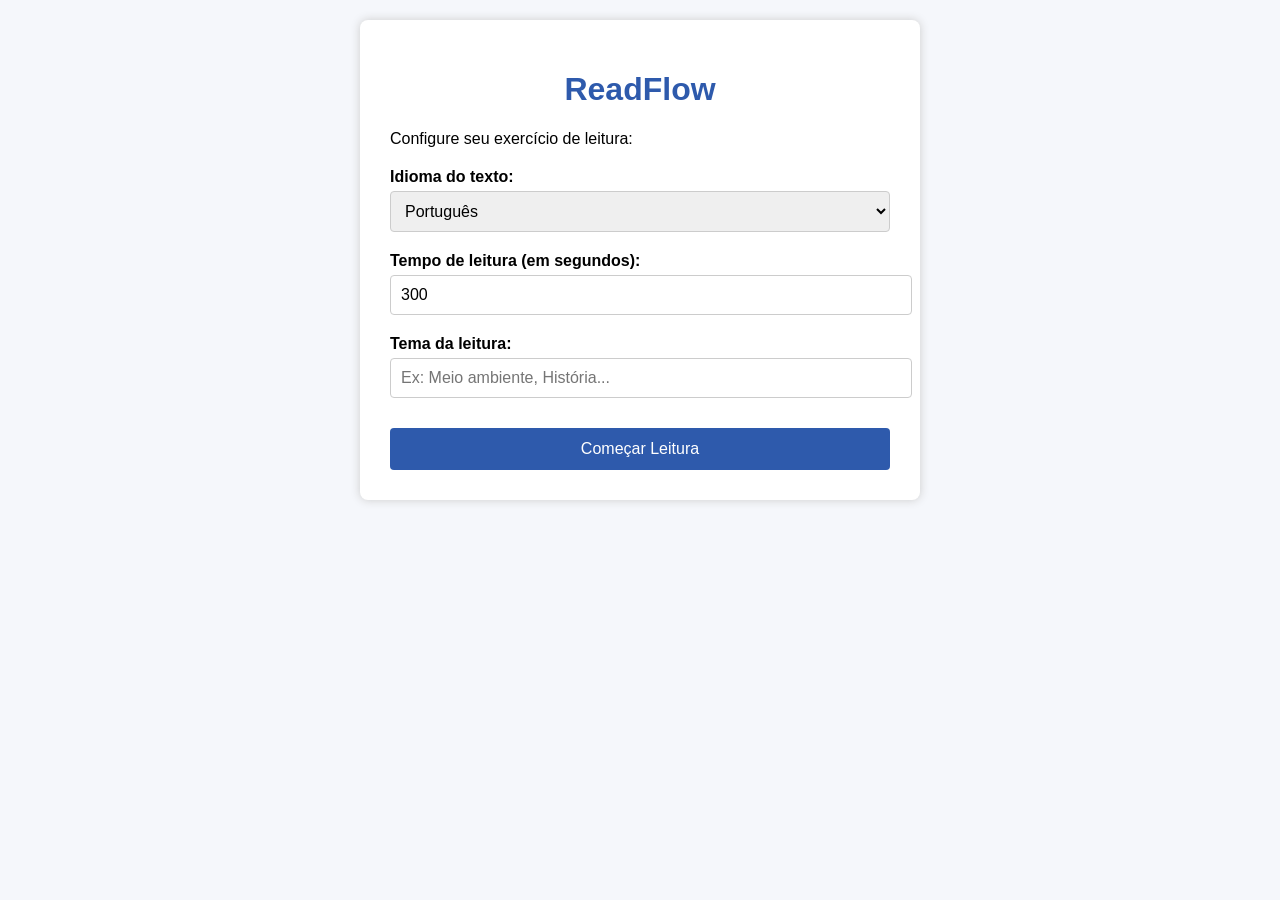
==== index.html @ b38afe15 "Primeiro commit do ReadFlow" ====
<!DOCTYPE html>
<html lang="pt-br">
<head>
  <meta charset="UTF-8" />
  <meta name="viewport" content="width=device-width, initial-scale=1.0" />
  <title>ReadFlow - Configuração</title>
  <link rel="stylesheet" href="css/style.css" />
</head>
<body>
  <div class="container">
    <h1>ReadFlow</h1>
    <p>Configure seu exercício de leitura:</p>

    <label for="language">Idioma do texto:</label>
    <select id="language">
      <option value="pt">Português</option>
      <option value="en">Inglês</option>
      <option value="es">Espanhol</option>
      <option value="zh">Chinês</option>
    </select>

    <label for="time">Tempo de leitura (em segundos):</label>
    <input type="number" id="time" min="30" step="10" value="300" />

    <label for="topic">Tema da leitura:</label>
    <input type="text" id="topic" placeholder="Ex: Meio ambiente, História..." />

    <button id="startBtn">Começar Leitura</button>
  </div>

  <script src="js/main.js"></script>
</body>
</html>
---- css/style.css ----
body {
    font-family: Arial, sans-serif;
    background-color: #f5f7fb;
    margin: 0;
    padding: 20px;
  }
  
  .container {
    max-width: 500px;
    margin: auto;
    background: #fff;
    padding: 30px;
    border-radius: 8px;
    box-shadow: 0 0 10px #ccc;
  }
  
  h1 {
    text-align: center;
    color: #2e5aac;
  }
  
  label {
    display: block;
    margin-top: 20px;
    font-weight: bold;
  }
  
  input, select {
    width: 100%;
    padding: 10px;
    margin-top: 5px;
    font-size: 1em;
    border: 1px solid #ccc;
    border-radius: 4px;
  }
  
  button {
    margin-top: 30px;
    width: 100%;
    padding: 12px;
    background-color: #2e5aac;
    color: white;
    border: none;
    border-radius: 4px;
    font-size: 1em;
    cursor: pointer;
  }
  
  button:hover {
    background-color: #1c3f8c;
  }
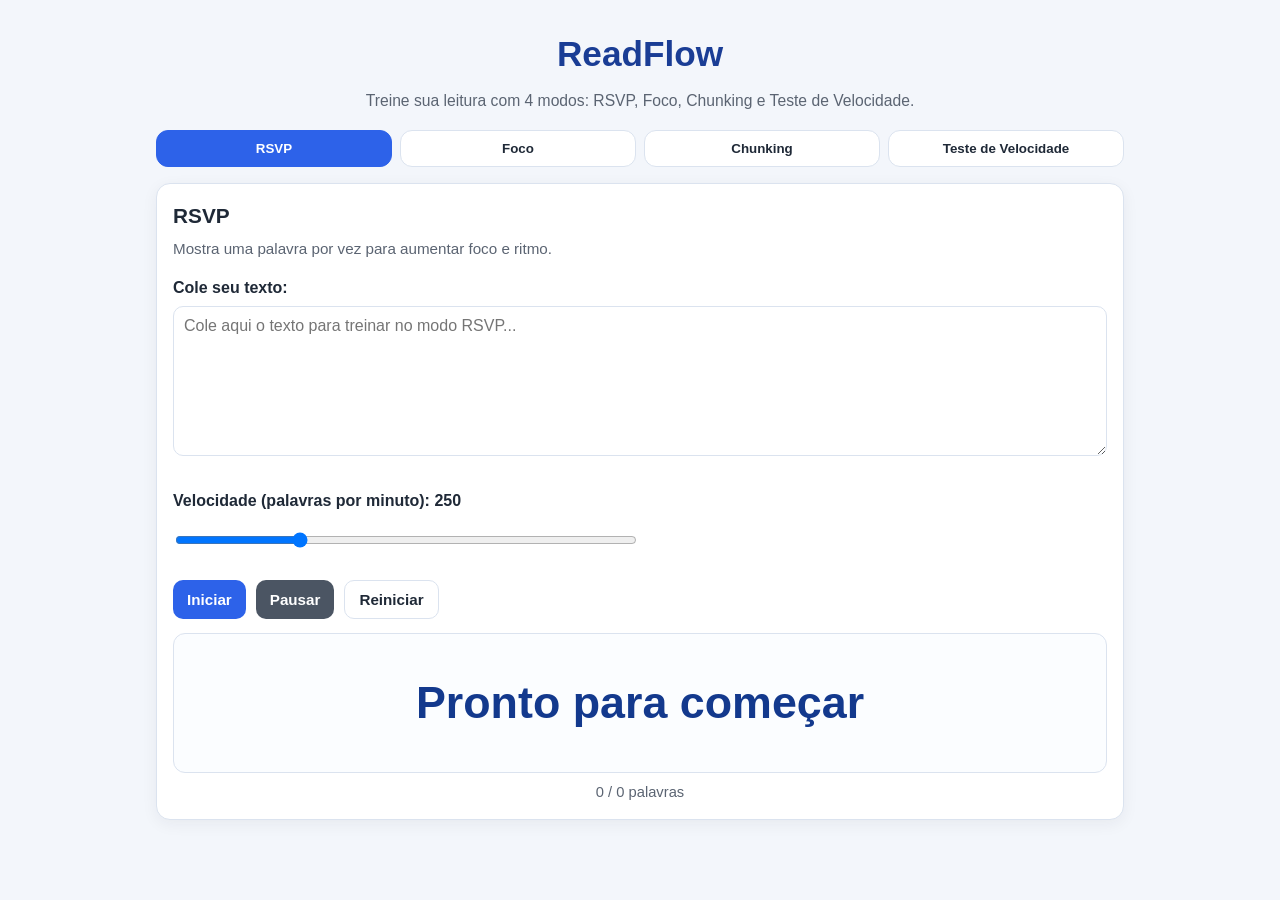
==== commit 3f03116d: "Refatora ReadFlow para versão estática com 4 modos" ====
--- a/index.html
+++ b/index.html
@@ -1,33 +1,705 @@
 <!DOCTYPE html>
-<html lang="pt-br">
+<html lang="pt-BR">
 <head>
   <meta charset="UTF-8" />
   <meta name="viewport" content="width=device-width, initial-scale=1.0" />
-  <title>ReadFlow - Configuração</title>
-  <link rel="stylesheet" href="css/style.css" />
+  <title>ReadFlow | Treino de Leitura</title>
+  <style>
+    :root {
+      --bg: #f3f6fb;
+      --card: #ffffff;
+      --line: #dbe3ef;
+      --text: #1f2937;
+      --muted: #5b6472;
+      --primary: #2d62e9;
+      --primary-dark: #214db8;
+      --success: #0f9d58;
+      --danger: #d93025;
+      --focus: #fff5c2;
+      --radius: 14px;
+    }
+
+    * { box-sizing: border-box; }
+
+    body {
+      margin: 0;
+      font-family: Inter, Segoe UI, Roboto, Arial, sans-serif;
+      background: var(--bg);
+      color: var(--text);
+      line-height: 1.5;
+    }
+
+    .page {
+      max-width: 1000px;
+      margin: 28px auto;
+      padding: 0 16px 28px;
+    }
+
+    .header {
+      text-align: center;
+      margin-bottom: 18px;
+    }
+
+    .header h1 {
+      margin: 0;
+      font-size: clamp(1.7rem, 4vw, 2.2rem);
+      color: #1a3d95;
+    }
+
+    .header p {
+      margin: 8px 0 0;
+      color: var(--muted);
+      font-size: 0.98rem;
+    }
+
+    .tabs {
+      display: grid;
+      grid-template-columns: repeat(2, 1fr);
+      gap: 8px;
+      margin-bottom: 16px;
+    }
+
+    @media (min-width: 760px) {
+      .tabs { grid-template-columns: repeat(4, 1fr); }
+    }
+
+    .tab-btn {
+      border: 1px solid var(--line);
+      background: var(--card);
+      color: var(--text);
+      padding: 10px 12px;
+      border-radius: 12px;
+      font-weight: 600;
+      cursor: pointer;
+    }
+
+    .tab-btn.active {
+      background: var(--primary);
+      color: #fff;
+      border-color: var(--primary);
+    }
+
+    .panel {
+      display: none;
+      background: var(--card);
+      border: 1px solid var(--line);
+      border-radius: var(--radius);
+      padding: 16px;
+      box-shadow: 0 4px 16px rgba(31, 41, 55, 0.06);
+    }
+
+    .panel.active { display: block; }
+
+    .panel h2 {
+      margin-top: 0;
+      margin-bottom: 6px;
+      font-size: 1.3rem;
+    }
+
+    .panel .description {
+      margin-top: 0;
+      color: var(--muted);
+      font-size: 0.95rem;
+    }
+
+    .field { margin-top: 14px; }
+
+    .field label {
+      display: block;
+      margin-bottom: 6px;
+      font-weight: 600;
+    }
+
+    textarea,
+    input[type="number"],
+    input[type="range"] {
+      width: 100%;
+      border: 1px solid var(--line);
+      border-radius: 10px;
+      padding: 10px;
+      font-size: 1rem;
+      font-family: inherit;
+      background: #fff;
+    }
+
+    textarea {
+      min-height: 150px;
+      resize: vertical;
+    }
+
+    .inline-controls {
+      display: grid;
+      grid-template-columns: 1fr;
+      gap: 10px;
+      margin-top: 12px;
+    }
+
+    @media (min-width: 760px) {
+      .inline-controls.two { grid-template-columns: 1fr 1fr; }
+      .inline-controls.three { grid-template-columns: 1fr 1fr 1fr; }
+    }
+
+    .buttons {
+      display: flex;
+      flex-wrap: wrap;
+      gap: 10px;
+      margin-top: 14px;
+    }
+
+    button.action {
+      border: none;
+      border-radius: 10px;
+      padding: 10px 14px;
+      font-size: 0.95rem;
+      font-weight: 600;
+      cursor: pointer;
+      color: #fff;
+      background: var(--primary);
+    }
+
+    button.action:hover { background: var(--primary-dark); }
+
+    button.secondary { background: #4b5563; }
+    button.secondary:hover { background: #374151; }
+
+    button.ghost {
+      background: #fff;
+      color: #1f2937;
+      border: 1px solid var(--line);
+    }
+
+    button.ghost:hover { background: #f8fafc; }
+
+    .display-box {
+      margin-top: 14px;
+      border: 1px solid var(--line);
+      border-radius: 12px;
+      background: #fbfdff;
+      min-height: 140px;
+      display: flex;
+      align-items: center;
+      justify-content: center;
+      text-align: center;
+      padding: 16px;
+    }
+
+    .rsvp-word {
+      font-size: clamp(1.8rem, 5vw, 2.8rem);
+      font-weight: 700;
+      color: #13398d;
+      word-break: break-word;
+    }
+
+    .progress {
+      margin-top: 8px;
+      color: var(--muted);
+      font-size: 0.92rem;
+      text-align: center;
+    }
+
+    .focus-reader,
+    .speed-reader {
+      margin-top: 14px;
+      border: 1px solid var(--line);
+      border-radius: 12px;
+      background: #fbfdff;
+      padding: 16px;
+      min-height: 180px;
+      white-space: pre-wrap;
+      overflow-wrap: anywhere;
+      max-height: 340px;
+      overflow: auto;
+      line-height: 1.8;
+    }
+
+    .focus-word {
+      transition: background 0.2s;
+      border-radius: 4px;
+      padding: 1px 2px;
+    }
+
+    .focus-word.active {
+      background: var(--focus);
+      box-shadow: inset 0 -8px 0 rgba(255, 230, 109, 0.5);
+    }
+
+    .meta {
+      margin-top: 10px;
+      color: var(--muted);
+      font-size: 0.9rem;
+    }
+
+    .timer {
+      margin-top: 12px;
+      font-size: 1.7rem;
+      font-weight: 700;
+      color: #173f9f;
+      text-align: center;
+    }
+
+    .result {
+      margin-top: 12px;
+      border: 1px solid #cfe3d8;
+      background: #eefbf3;
+      border-radius: 12px;
+      padding: 12px;
+      display: none;
+    }
+
+    .result.show { display: block; }
+
+    .result h3 {
+      margin: 0 0 8px;
+      color: #166534;
+    }
+
+    .hint {
+      margin-top: 10px;
+      color: var(--muted);
+      font-size: 0.85rem;
+    }
+
+    .empty-message {
+      color: var(--muted);
+      text-align: center;
+      font-style: italic;
+    }
+  </style>
 </head>
 <body>
-  <div class="container">
-    <h1>ReadFlow</h1>
-    <p>Configure seu exercício de leitura:</p>
-
-    <label for="language">Idioma do texto:</label>
-    <select id="language">
-      <option value="pt">Português</option>
-      <option value="en">Inglês</option>
-      <option value="es">Espanhol</option>
-      <option value="zh">Chinês</option>
-    </select>
-
-    <label for="time">Tempo de leitura (em segundos):</label>
-    <input type="number" id="time" min="30" step="10" value="300" />
-
-    <label for="topic">Tema da leitura:</label>
-    <input type="text" id="topic" placeholder="Ex: Meio ambiente, História..." />
-
-    <button id="startBtn">Começar Leitura</button>
-  </div>
-
-  <script src="js/main.js"></script>
+  <main class="page">
+    <header class="header">
+      <h1>ReadFlow</h1>
+      <p>Treine sua leitura com 4 modos: RSVP, Foco, Chunking e Teste de Velocidade.</p>
+    </header>
+
+    <nav class="tabs" aria-label="Modos de leitura">
+      <button class="tab-btn active" data-tab="rsvp">RSVP</button>
+      <button class="tab-btn" data-tab="foco">Foco</button>
+      <button class="tab-btn" data-tab="chunking">Chunking</button>
+      <button class="tab-btn" data-tab="velocidade">Teste de Velocidade</button>
+    </nav>
+
+    <section id="panel-rsvp" class="panel active">
+      <h2>RSVP</h2>
+      <p class="description">Mostra uma palavra por vez para aumentar foco e ritmo.</p>
+      <div class="field">
+        <label for="rsvp-text">Cole seu texto:</label>
+        <textarea id="rsvp-text" placeholder="Cole aqui o texto para treinar no modo RSVP..."></textarea>
+      </div>
+      <div class="inline-controls two">
+        <div class="field">
+          <label for="rsvp-wpm">Velocidade (palavras por minuto): <span id="rsvp-wpm-label">250</span></label>
+          <input id="rsvp-wpm" type="range" min="100" max="700" step="10" value="250" />
+        </div>
+      </div>
+      <div class="buttons">
+        <button class="action" id="rsvp-start">Iniciar</button>
+        <button class="action secondary" id="rsvp-pause">Pausar</button>
+        <button class="action ghost" id="rsvp-reset">Reiniciar</button>
+      </div>
+      <div class="display-box"><div class="rsvp-word" id="rsvp-word">Pronto para começar</div></div>
+      <div class="progress" id="rsvp-progress">0 / 0 palavras</div>
+    </section>
+
+    <section id="panel-foco" class="panel">
+      <h2>Foco</h2>
+      <p class="description">Mostra o texto completo e destaca a palavra atual automaticamente.</p>
+      <div class="field">
+        <label for="focus-text">Cole seu texto:</label>
+        <textarea id="focus-text" placeholder="Cole aqui o texto para treinar no modo Foco..."></textarea>
+      </div>
+      <div class="field">
+        <label for="focus-wpm">Velocidade (palavras por minuto): <span id="focus-wpm-label">220</span></label>
+        <input id="focus-wpm" type="range" min="80" max="500" step="10" value="220" />
+      </div>
+      <div class="buttons">
+        <button class="action" id="focus-start">Iniciar</button>
+        <button class="action secondary" id="focus-pause">Pausar</button>
+        <button class="action ghost" id="focus-reset">Reiniciar</button>
+      </div>
+      <div class="focus-reader" id="focus-reader"><p class="empty-message">O texto completo aparecerá aqui.</p></div>
+      <div class="meta" id="focus-meta">0 / 0 palavras destacadas</div>
+    </section>
+
+    <section id="panel-chunking" class="panel">
+      <h2>Chunking</h2>
+      <p class="description">Mostra blocos de palavras para melhorar percepção de frases.</p>
+      <div class="field">
+        <label for="chunk-text">Cole seu texto:</label>
+        <textarea id="chunk-text" placeholder="Cole aqui o texto para treinar no modo Chunking..."></textarea>
+      </div>
+      <div class="inline-controls two">
+        <div class="field">
+          <label for="chunk-size">Palavras por bloco:</label>
+          <input id="chunk-size" type="number" min="2" max="8" step="1" value="3" />
+        </div>
+        <div class="field">
+          <label for="chunk-wpm">Velocidade (palavras por minuto): <span id="chunk-wpm-label">240</span></label>
+          <input id="chunk-wpm" type="range" min="80" max="600" step="10" value="240" />
+        </div>
+      </div>
+      <div class="buttons">
+        <button class="action" id="chunk-start">Iniciar</button>
+        <button class="action secondary" id="chunk-pause">Pausar</button>
+        <button class="action ghost" id="chunk-reset">Reiniciar</button>
+      </div>
+      <div class="display-box"><div class="rsvp-word" id="chunk-word">Pronto para começar</div></div>
+      <div class="progress" id="chunk-progress">0 / 0 blocos</div>
+    </section>
+
+    <section id="panel-velocidade" class="panel">
+      <h2>Teste de Velocidade</h2>
+      <p class="description">Meça seu tempo real de leitura e veja seu PPM (palavras por minuto).</p>
+      <div class="field">
+        <label for="speed-text">Cole ou digite o texto completo:</label>
+        <textarea id="speed-text" placeholder="Cole aqui o texto completo para medir sua velocidade..."></textarea>
+      </div>
+      <div class="buttons">
+        <button class="action" id="speed-start">Iniciar</button>
+        <button class="action secondary" id="speed-stop">Parar</button>
+        <button class="action ghost" id="speed-reset">Reiniciar</button>
+      </div>
+      <div class="timer" id="speed-timer">00:00</div>
+      <div class="speed-reader" id="speed-reader"><p class="empty-message">O texto para leitura aparecerá aqui após clicar em Iniciar.</p></div>
+      <div class="result" id="speed-result">
+        <h3>Resultado final</h3>
+        <p><strong>Tempo total:</strong> <span id="result-time">0s</span></p>
+        <p><strong>Total de palavras:</strong> <span id="result-words">0</span></p>
+        <p><strong>Velocidade:</strong> <span id="result-ppm">0</span> PPM</p>
+      </div>
+      <p class="hint">Dica: leia no seu ritmo normal para medir um resultado real.</p>
+    </section>
+  </main>
+
+  <script>
+    const tabs = document.querySelectorAll('.tab-btn');
+    const panels = {
+      rsvp: document.getElementById('panel-rsvp'),
+      foco: document.getElementById('panel-foco'),
+      chunking: document.getElementById('panel-chunking'),
+      velocidade: document.getElementById('panel-velocidade')
+    };
+
+    tabs.forEach((btn) => {
+      btn.addEventListener('click', () => {
+        const tab = btn.dataset.tab;
+        tabs.forEach((b) => b.classList.remove('active'));
+        Object.values(panels).forEach((panel) => panel.classList.remove('active'));
+        btn.classList.add('active');
+        panels[tab].classList.add('active');
+      });
+    });
+
+    function splitWords(text) {
+      return text.trim().split(/\s+/).filter(Boolean);
+    }
+
+    function secFromWpm(wpm, wordsPerStep = 1) {
+      return (60 / Math.max(wpm, 1)) * wordsPerStep * 1000;
+    }
+
+    // RSVP
+    const rsvp = {
+      text: document.getElementById('rsvp-text'),
+      wpm: document.getElementById('rsvp-wpm'),
+      wpmLabel: document.getElementById('rsvp-wpm-label'),
+      word: document.getElementById('rsvp-word'),
+      progress: document.getElementById('rsvp-progress'),
+      startBtn: document.getElementById('rsvp-start'),
+      pauseBtn: document.getElementById('rsvp-pause'),
+      resetBtn: document.getElementById('rsvp-reset'),
+      words: [],
+      index: 0,
+      timer: null,
+      running: false
+    };
+
+    rsvp.wpm.addEventListener('input', () => rsvp.wpmLabel.textContent = rsvp.wpm.value);
+
+    function updateRsvpView() {
+      rsvp.word.textContent = rsvp.words.length ? (rsvp.words[rsvp.index] || 'Fim da leitura') : 'Pronto para começar';
+      rsvp.progress.textContent = `${Math.min(rsvp.index + (rsvp.words.length ? 1 : 0), rsvp.words.length)} / ${rsvp.words.length} palavras`;
+    }
+
+    function stopRsvp() {
+      clearInterval(rsvp.timer);
+      rsvp.timer = null;
+      rsvp.running = false;
+    }
+
+    rsvp.startBtn.addEventListener('click', () => {
+      if (rsvp.running) return;
+      if (!rsvp.words.length || rsvp.index >= rsvp.words.length) {
+        rsvp.words = splitWords(rsvp.text.value);
+        rsvp.index = 0;
+      }
+      if (!rsvp.words.length) {
+        alert('Cole um texto no modo RSVP antes de iniciar.');
+        return;
+      }
+      updateRsvpView();
+      rsvp.running = true;
+      rsvp.timer = setInterval(() => {
+        rsvp.index += 1;
+        if (rsvp.index >= rsvp.words.length) {
+          rsvp.word.textContent = 'Fim da leitura';
+          rsvp.progress.textContent = `${rsvp.words.length} / ${rsvp.words.length} palavras`;
+          stopRsvp();
+          return;
+        }
+        updateRsvpView();
+      }, secFromWpm(Number(rsvp.wpm.value)));
+    });
+
+    rsvp.pauseBtn.addEventListener('click', stopRsvp);
+
+    rsvp.resetBtn.addEventListener('click', () => {
+      stopRsvp();
+      rsvp.words = [];
+      rsvp.index = 0;
+      updateRsvpView();
+    });
+
+    updateRsvpView();
+
+    // Foco
+    const focus = {
+      text: document.getElementById('focus-text'),
+      wpm: document.getElementById('focus-wpm'),
+      wpmLabel: document.getElementById('focus-wpm-label'),
+      reader: document.getElementById('focus-reader'),
+      meta: document.getElementById('focus-meta'),
+      startBtn: document.getElementById('focus-start'),
+      pauseBtn: document.getElementById('focus-pause'),
+      resetBtn: document.getElementById('focus-reset'),
+      spans: [],
+      index: 0,
+      timer: null,
+      running: false
+    };
+
+    focus.wpm.addEventListener('input', () => focus.wpmLabel.textContent = focus.wpm.value);
+
+    function buildFocusText() {
+      const words = splitWords(focus.text.value);
+      focus.reader.innerHTML = '';
+      focus.spans = [];
+      if (!words.length) {
+        focus.reader.innerHTML = '<p class="empty-message">O texto completo aparecerá aqui.</p>';
+        focus.meta.textContent = '0 / 0 palavras destacadas';
+        return false;
+      }
+
+      const fragment = document.createDocumentFragment();
+      words.forEach((w) => {
+        const span = document.createElement('span');
+        span.className = 'focus-word';
+        span.textContent = w + ' ';
+        fragment.appendChild(span);
+        focus.spans.push(span);
+      });
+      focus.reader.appendChild(fragment);
+      focus.index = 0;
+      focus.meta.textContent = `1 / ${focus.spans.length} palavras destacadas`;
+      highlightFocusWord();
+      return true;
+    }
+
+    function highlightFocusWord() {
+      focus.spans.forEach((s) => s.classList.remove('active'));
+      const current = focus.spans[focus.index];
+      if (!current) return;
+      current.classList.add('active');
+      current.scrollIntoView({ behavior: 'smooth', block: 'center' });
+      focus.meta.textContent = `${focus.index + 1} / ${focus.spans.length} palavras destacadas`;
+    }
+
+    function stopFocus() {
+      clearInterval(focus.timer);
+      focus.timer = null;
+      focus.running = false;
+    }
+
+    focus.startBtn.addEventListener('click', () => {
+      if (focus.running) return;
+      if (!focus.spans.length || focus.index >= focus.spans.length) {
+        const ok = buildFocusText();
+        if (!ok) {
+          alert('Cole um texto no modo Foco antes de iniciar.');
+          return;
+        }
+      }
+
+      focus.running = true;
+      focus.timer = setInterval(() => {
+        focus.index += 1;
+        if (focus.index >= focus.spans.length) {
+          stopFocus();
+          focus.meta.textContent = `${focus.spans.length} / ${focus.spans.length} palavras destacadas`;
+          return;
+        }
+        highlightFocusWord();
+      }, secFromWpm(Number(focus.wpm.value)));
+    });
+
+    focus.pauseBtn.addEventListener('click', stopFocus);
+
+    focus.resetBtn.addEventListener('click', () => {
+      stopFocus();
+      focus.spans = [];
+      focus.index = 0;
+      focus.reader.innerHTML = '<p class="empty-message">O texto completo aparecerá aqui.</p>';
+      focus.meta.textContent = '0 / 0 palavras destacadas';
+    });
+
+    // Chunking
+    const chunk = {
+      text: document.getElementById('chunk-text'),
+      size: document.getElementById('chunk-size'),
+      wpm: document.getElementById('chunk-wpm'),
+      wpmLabel: document.getElementById('chunk-wpm-label'),
+      word: document.getElementById('chunk-word'),
+      progress: document.getElementById('chunk-progress'),
+      startBtn: document.getElementById('chunk-start'),
+      pauseBtn: document.getElementById('chunk-pause'),
+      resetBtn: document.getElementById('chunk-reset'),
+      chunks: [],
+      index: 0,
+      timer: null,
+      running: false
+    };
+
+    chunk.wpm.addEventListener('input', () => chunk.wpmLabel.textContent = chunk.wpm.value);
+
+    function buildChunks() {
+      const words = splitWords(chunk.text.value);
+      const chunkSize = Math.min(8, Math.max(2, Number(chunk.size.value) || 3));
+      chunk.size.value = chunkSize;
+      chunk.chunks = [];
+      for (let i = 0; i < words.length; i += chunkSize) {
+        chunk.chunks.push(words.slice(i, i + chunkSize).join(' '));
+      }
+      chunk.index = 0;
+      updateChunkView();
+    }
+
+    function updateChunkView() {
+      chunk.word.textContent = chunk.chunks.length ? (chunk.chunks[chunk.index] || 'Fim da leitura') : 'Pronto para começar';
+      chunk.progress.textContent = `${Math.min(chunk.index + (chunk.chunks.length ? 1 : 0), chunk.chunks.length)} / ${chunk.chunks.length} blocos`;
+    }
+
+    function stopChunk() {
+      clearInterval(chunk.timer);
+      chunk.timer = null;
+      chunk.running = false;
+    }
+
+    chunk.startBtn.addEventListener('click', () => {
+      if (chunk.running) return;
+      if (!chunk.chunks.length || chunk.index >= chunk.chunks.length) buildChunks();
+      if (!chunk.chunks.length) {
+        alert('Cole um texto no modo Chunking antes de iniciar.');
+        return;
+      }
+      updateChunkView();
+      chunk.running = true;
+      const wordsPerStep = Number(chunk.size.value) || 3;
+      chunk.timer = setInterval(() => {
+        chunk.index += 1;
+        if (chunk.index >= chunk.chunks.length) {
+          chunk.word.textContent = 'Fim da leitura';
+          chunk.progress.textContent = `${chunk.chunks.length} / ${chunk.chunks.length} blocos`;
+          stopChunk();
+          return;
+        }
+        updateChunkView();
+      }, secFromWpm(Number(chunk.wpm.value), wordsPerStep));
+    });
+
+    chunk.pauseBtn.addEventListener('click', stopChunk);
+
+    chunk.resetBtn.addEventListener('click', () => {
+      stopChunk();
+      chunk.chunks = [];
+      chunk.index = 0;
+      updateChunkView();
+    });
+
+    updateChunkView();
+
+    // Teste de Velocidade
+    const speed = {
+      text: document.getElementById('speed-text'),
+      reader: document.getElementById('speed-reader'),
+      timer: document.getElementById('speed-timer'),
+      result: document.getElementById('speed-result'),
+      resultTime: document.getElementById('result-time'),
+      resultWords: document.getElementById('result-words'),
+      resultPpm: document.getElementById('result-ppm'),
+      startBtn: document.getElementById('speed-start'),
+      stopBtn: document.getElementById('speed-stop'),
+      resetBtn: document.getElementById('speed-reset'),
+      timerId: null,
+      startAt: null,
+      elapsedSec: 0,
+      running: false
+    };
+
+    function formatTimer(sec) {
+      const m = String(Math.floor(sec / 60)).padStart(2, '0');
+      const s = String(sec % 60).padStart(2, '0');
+      return `${m}:${s}`;
+    }
+
+    function stopSpeedTimer() {
+      clearInterval(speed.timerId);
+      speed.timerId = null;
+      speed.running = false;
+    }
+
+    speed.startBtn.addEventListener('click', () => {
+      const text = speed.text.value.trim();
+      if (!text) {
+        alert('Cole ou digite um texto antes de iniciar o Teste de Velocidade.');
+        return;
+      }
+      speed.reader.textContent = text;
+      speed.result.classList.remove('show');
+
+      if (!speed.running) {
+        speed.startAt = Date.now() - speed.elapsedSec * 1000;
+        speed.running = true;
+        speed.timerId = setInterval(() => {
+          speed.elapsedSec = Math.floor((Date.now() - speed.startAt) / 1000);
+          speed.timer.textContent = formatTimer(speed.elapsedSec);
+        }, 250);
+      }
+    });
+
+    speed.stopBtn.addEventListener('click', () => {
+      if (!speed.running) return;
+      stopSpeedTimer();
+
+      const text = speed.text.value;
+      const wordCount = splitWords(text).length;
+      const minutes = speed.elapsedSec / 60;
+      const ppm = minutes > 0 ? Math.round(wordCount / minutes) : 0;
+
+      speed.resultTime.textContent = `${speed.elapsedSec}s`;
+      speed.resultWords.textContent = String(wordCount);
+      speed.resultPpm.textContent = String(ppm);
+      speed.result.classList.add('show');
+    });
+
+    speed.resetBtn.addEventListener('click', () => {
+      stopSpeedTimer();
+      speed.elapsedSec = 0;
+      speed.startAt = null;
+      speed.timer.textContent = '00:00';
+      speed.reader.innerHTML = '<p class="empty-message">O texto para leitura aparecerá aqui após clicar em Iniciar.</p>';
+      speed.result.classList.remove('show');
+    });
+  </script>
 </body>
 </html>
